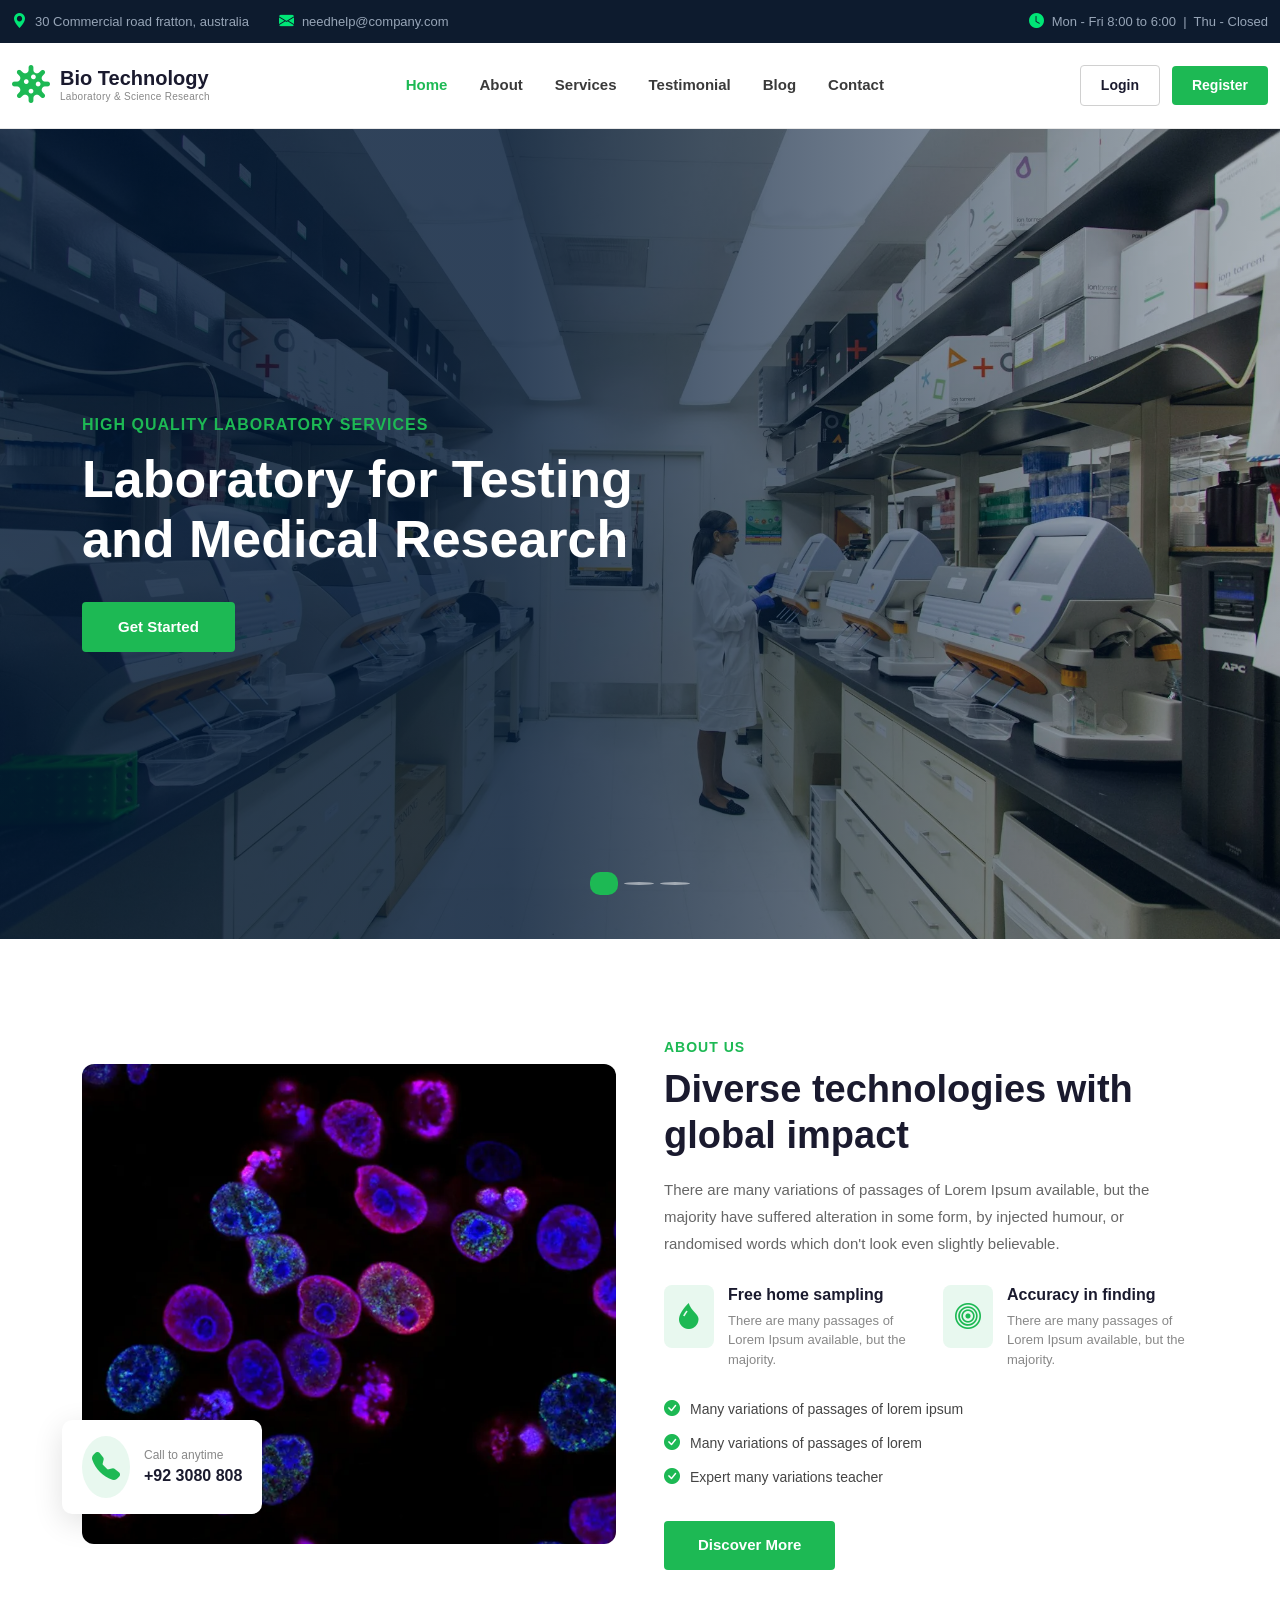
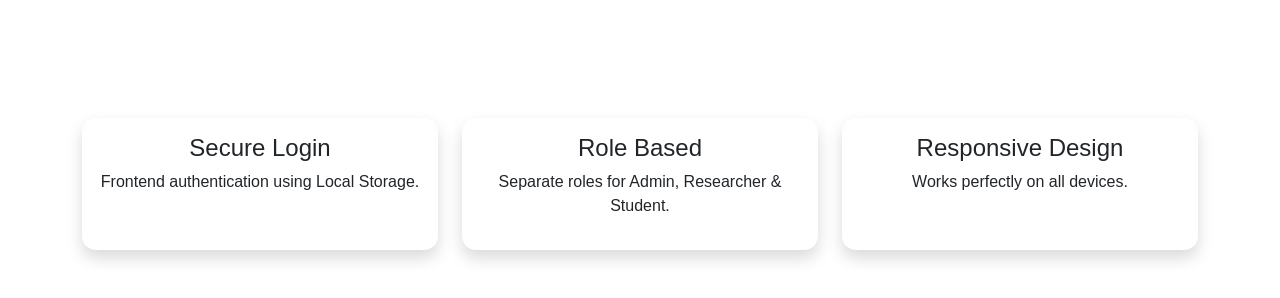
==== index.html @ e0fca721 "first commit" ====
<!doctype html>
<html lang="en">
  <head>
    <meta charset="UTF-8" />
    <meta name="viewport" content="width=device-width, initial-scale=1.0" />
    <title>Bio Technology</title>

    <link
      href="https://cdn.jsdelivr.net/npm/bootstrap@5.3.3/dist/css/bootstrap.min.css"
      rel="stylesheet"
    />
    <link
      rel="stylesheet"
      href="https://cdn.jsdelivr.net/npm/bootstrap-icons@1.11.3/font/bootstrap-icons.min.css"
    />
    <link rel="stylesheet" href="css/style.css" />
  </head>

  <body>
    <!-- Topbar -->
    <div class="topbar">
      <div class="container-fluid">
        <div class="topbar_inner">
          <ul class="list-unstyled topbar_info">
            <li class="topbar_item">
              <i class="bi bi-geo-alt-fill topbar_icon"></i>
              <span>30 Commercial road fratton, australia</span>
            </li>
            <li class="topbar_item">
              <i class="bi bi-envelope-fill topbar_icon"></i>
              <a class="topbar_link" href="mailto:needhelp@company.com"
                >needhelp@company.com</a
              >
            </li>
          </ul>
          <div class="topbar_right">
            <i class="bi bi-clock-fill topbar_icon"></i>
            <span>Mon - Fri 8:00 to 6:00 &nbsp;|&nbsp; Thu - Closed</span>
          </div>
        </div>
      </div>
    </div>
    <!-- Navbar -->
    <header class="main-header">
      <div class="container-fluid">
        <div class="main-header__inner">
          <!-- Logo -->
          <a href="index.html" class="main-header__logo">
            <i class="bi bi-virus2 main-header__logo__icon"></i>
            <div>
              <span class="main-header__logo__name">Bio Technology</span>
              <span class="main-header__logo__sub"
                >Laboratory &amp; Science Research</span
              >
            </div>
          </a>

          <!-- Nav Links -->
          <nav class="main-header__nav">
            <ul class="list-unstyled main-header__nav__list">
              <li>
                <a href="index.html" class="main-header__nav__link active"
                  >Home</a
                >
              </li>
              <li><a href="#about" class="main-header__nav__link">About</a></li>
              <li>
                <a href="#services" class="main-header__nav__link">Services</a>
              </li>
              <li>
                <a href="#testimonial" class="main-header__nav__link"
                  >Testimonial</a
                >
              </li>
              <li><a href="#blog" class="main-header__nav__link">Blog</a></li>
              <li>
                <a href="#contact" class="main-header__nav__link">Contact</a>
              </li>
            </ul>
          </nav>

          <!-- Right Actions -->
          <div class="main-header__right">
            <a href="login.html" class="main-header__btn--outline">Login</a>
            <a href="register.html" class="main-header__btn">Register</a>
          </div>

          <!-- Mobile Toggle -->
          <button
            class="main-header__toggler"
            data-bs-toggle="collapse"
            data-bs-target="#mobileNav"
          >
            <i class="bi bi-list"></i>
          </button>
        </div>

        <!-- Mobile Nav -->
        <div class="collapse" id="mobileNav">
          <ul class="list-unstyled main-header__mobile__list">
            <li><a href="index.html">Home</a></li>
            <li><a href="#about">About</a></li>
            <li><a href="#services">Services</a></li>
            <li><a href="#testimonial">Testimonial</a></li>
            <li><a href="#contact">Contact</a></li>
            <li><a href="#blog">Blog</a></li>
            <li class="main-header__mobile__actions">
              <a href="login.html" class="main-header__btn--outline">Login</a>
              <a href="register.html" class="main-header__btn">Register</a>
            </li>
          </ul>
        </div>
      </div>
    </header>

    <!-- Hero Slider -->
    <section class="main-slider">
      <div
        id="heroCarousel"
        class="carousel slide carousel-fade"
        data-bs-ride="carousel"
        data-bs-interval="5000"
        data-bs-pause="false"
      >
        <div class="carousel-inner">
          <!-- Slide 1 -->
          <div class="carousel-item active">
            <div
              class="slider__bg"
              style="
                background-image: url(&quot;assets/photo-1579154204601-01588f351e67.webp&quot;);
              "
            >
              <div class="slider__overlay"></div>
            </div>
            <div class="container">
              <div class="slider__content">
                <h5 class="slider__sub-title">
                  High quality laboratory services
                </h5>
                <h2 class="slider__title">
                  Laboratory for Testing<br />and Medical Research
                </h2>
                <a href="register.html" class="slider__btn">Get Started</a>
              </div>
            </div>
          </div>
          <!-- Slide 2 -->
          <div class="carousel-item">
            <div
              class="slider__bg"
              style="
                background-image: url(&quot;assets/photo-1532187643603-ba119ca4109e.webp&quot;);
              "
            >
              <div class="slider__overlay"></div>
            </div>
            <div class="container">
              <div class="slider__content">
                <h5 class="slider__sub-title">Advanced science & research</h5>
                <h2 class="slider__title">
                  Innovative Solutions for<br />Modern Biotechnology
                </h2>
                <a href="register.html" class="slider__btn">Get Started</a>
              </div>
            </div>
          </div>
          <!-- Slide 3 -->
          <div class="carousel-item">
            <div
              class="slider__bg"
              style="
                background-image: url(&quot;assets/photo-1507413245164-6160d8298b31.webp&quot;);
              "
            >
              <div class="slider__overlay"></div>
            </div>
            <div class="container">
              <div class="slider__content">
                <h5 class="slider__sub-title">Trusted by professionals</h5>
                <h2 class="slider__title">
                  Empowering Research<br />with Precision & Care
                </h2>
                <a href="register.html" class="slider__btn">Get Started</a>
              </div>
            </div>
          </div>
        </div>

        <!-- Dots -->
        <div class="carousel-indicators slider__dots">
          <button
            type="button"
            data-bs-target="#heroCarousel"
            data-bs-slide-to="0"
            class="active"
          ></button>
          <button
            type="button"
            data-bs-target="#heroCarousel"
            data-bs-slide-to="1"
          ></button>
          <button
            type="button"
            data-bs-target="#heroCarousel"
            data-bs-slide-to="2"
          ></button>
        </div>
      </div>
    </section>

    <!-- About Section -->
    <section class="about">
      <div class="container">
        <div class="row align-items-center g-5">
          <!-- Left: Images -->
          <div class="col-lg-6">
            <div class="about__thumb">
              <img
                src="assets/photo-1576086213369-97a306d36557.webp"
                alt="About"
                class="about__thumb__main"
              />
              <div class="about__thumb__badge">
                <i class="bi bi-telephone-fill about__badge__icon"></i>
                <div>
                  <span class="about__badge__label">Call to anytime</span>
                  <a href="tel:+92-3080-808" class="about__badge__number"
                    >+92 3080 808</a
                  >
                </div>
              </div>
            </div>
          </div>

          <!-- Right: Content -->
          <div class="col-lg-6">
            <div class="about__content">
              <h6 class="about__tagline">About Us</h6>
              <h2 class="about__title">
                Diverse technologies with global impact
              </h2>
              <p class="about__text">
                There are many variations of passages of Lorem Ipsum available,
                but the majority have suffered alteration in some form, by
                injected humour, or randomised words which don't look even
                slightly believable.
              </p>

              <!-- Feature Cards -->
              <div class="about__features">
                <div class="about__feature">
                  <div class="about__feature__icon">
                    <i class="bi bi-droplet-fill"></i>
                  </div>
                  <div>
                    <h5 class="about__feature__title">Free home sampling</h5>
                    <p class="about__feature__text">
                      There are many passages of Lorem Ipsum available, but the
                      majority.
                    </p>
                  </div>
                </div>
                <div class="about__feature">
                  <div class="about__feature__icon">
                    <i class="bi bi-bullseye"></i>
                  </div>
                  <div>
                    <h5 class="about__feature__title">Accuracy in finding</h5>
                    <p class="about__feature__text">
                      There are many passages of Lorem Ipsum available, but the
                      majority.
                    </p>
                  </div>
                </div>
              </div>

              <!-- Checklist -->
              <ul class="list-unstyled about__list">
                <li>
                  <i class="bi bi-check-circle-fill"></i> Many variations of
                  passages of lorem ipsum
                </li>
                <li>
                  <i class="bi bi-check-circle-fill"></i> Many variations of
                  passages of lorem
                </li>
                <li>
                  <i class="bi bi-check-circle-fill"></i> Expert many variations
                  teacher
                </li>
              </ul>

              <a href="#" class="about__btn">Discover More</a>
            </div>
          </div>
        </div>
      </div>
    </section>

    <!-- Features -->
    <section class="py-5">
      <div class="container">
        <div class="row g-4">
          <div class="col-md-4">
            <div class="card h-100 shadow border-0">
              <div class="card-body text-center">
                <h4>Secure Login</h4>
                <p>Frontend authentication using Local Storage.</p>
              </div>
            </div>
          </div>

          <div class="col-md-4">
            <div class="card h-100 shadow border-0">
              <div class="card-body text-center">
                <h4>Role Based</h4>
                <p>Separate roles for Admin, Researcher & Student.</p>
              </div>
            </div>
          </div>

          <div class="col-md-4">
            <div class="card h-100 shadow border-0">
              <div class="card-body text-center">
                <h4>Responsive Design</h4>
                <p>Works perfectly on all devices.</p>
              </div>
            </div>
          </div>
        </div>
      </div>
    </section>

    <script src="https://cdn.jsdelivr.net/npm/bootstrap@5.3.3/dist/js/bootstrap.bundle.min.js"></script>
    <script src="js/app.js"></script>
  </body>
</html>
---- css/style.css ----
body {
  font-family: Arial, sans-serif;
}

/* Topbar */
.topbar {
  background-color: #0d1b2e;
  padding: 10px 0;
  font-size: 13px;
  color: #e0e6ed;
}

.topbar_inner {
  display: flex;
  align-items: center;
  justify-content: space-between;
}

.topbar_info {
  display: flex;
  align-items: center;
  gap: 30px;
  margin: 0;
}

.topbar_item {
  display: flex;
  align-items: center;
  gap: 8px;
}

.topbar_item span,
.topbar_right span {
  color: #97a5b7;
  font-size: 13px;
}

.topbar_icon {
  font-size: 15px;
  color: #00e676;
}

.topbar_link {
  color: #97a5b7;
  text-decoration: none;
}

.topbar_link:hover {
  color: #00e676;
}

.topbar_right {
  display: flex;
  align-items: center;
  gap: 8px;
}

/* Main Header / Navbar */
.main-header {
  background: #fff;
  border-bottom: 1px solid #e8e8e8;
  position: sticky;
  top: 0;
  z-index: 999;
}

.main-header__inner {
  display: flex;
  align-items: center;
  justify-content: space-between;
  padding: 14px 0;
  gap: 20px;
}

.main-header__nav {
  flex: 1;
  display: flex;
  justify-content: center;
}

.main-header__logo {
  display: flex;
  align-items: center;
  gap: 10px;
  text-decoration: none;
  color: #1a1a2e;
  flex-shrink: 0;
}

.main-header__logo__icon {
  font-size: 38px;
  color: #1db954;
}

.main-header__logo__name {
  display: block;
  font-size: 20px;
  font-weight: 700;
  color: #1a1a2e;
  line-height: 1.1;
}

.main-header__logo__sub {
  display: block;
  font-size: 10px;
  color: #888;
  letter-spacing: 0.3px;
}

.main-header__nav__list {
  display: flex;
  align-items: center;
  gap: 32px;
  margin: 0;
}

.main-header__nav__link {
  text-decoration: none;
  color: #3a3a3a;
  font-size: 15px;
  font-weight: 600;
  transition: color 0.2s;
}

.main-header__nav__link:hover,
.main-header__nav__link.active {
  color: #1db954;
}

.main-header__right {
  display: flex;
  align-items: center;
  gap: 12px;
  flex-shrink: 0;
}

.main-header__btn {
  background: #1db954;
  color: #fff;
  font-weight: 600;
  font-size: 14px;
  padding: 9px 20px;
  border-radius: 4px;
  text-decoration: none;
  transition: background 0.2s;
  white-space: nowrap;
}

.main-header__btn:hover {
  background: #17a348;
  color: #fff;
}

.main-header__btn--outline {
  background: transparent;
  color: #1a1a2e;
  font-weight: 600;
  font-size: 14px;
  padding: 9px 20px;
  border-radius: 4px;
  border: 1.5px solid #d0d0d0;
  text-decoration: none;
  transition: all 0.2s;
  white-space: nowrap;
}

.main-header__btn--outline:hover {
  border-color: #1db954;
  color: #1db954;
}

.main-header__actions {
  display: flex;
  align-items: center;
  gap: 14px;
  border-left: 1px solid #e0e0e0;
  padding-left: 14px;
}

.main-header__action {
  color: #3a3a3a;
  font-size: 18px;
  text-decoration: none;
  transition: color 0.2s;
}

.main-header__action:hover {
  color: #1db954;
}

.main-header__toggler {
  display: none;
  background: none;
  border: none;
  font-size: 26px;
  color: #1a1a2e;
  cursor: pointer;
}

.main-header__mobile__list {
  padding: 12px 0;
  margin: 0;
  border-top: 1px solid #e8e8e8;
}

.main-header__mobile__list li a {
  display: block;
  padding: 10px 16px;
  color: #3a3a3a;
  text-decoration: none;
  font-size: 15px;
}

.main-header__mobile__list li a:hover {
  color: #1db954;
}

@media (max-width: 991px) {
  .main-header__nav {
    display: none;
  }
  .main-header__right {
    display: none;
  }
  .main-header__toggler {
    display: block;
  }
}

@media (max-width: 576px) {
  .topbar_inner {
    flex-direction: column;
    align-items: flex-start;
    gap: 6px;
  }
  .topbar_info {
    flex-direction: column;
    gap: 6px;
    width: 100%;
  }
  .topbar_item {
    width: 100%;
  }
}

.main-header__mobile__actions {
  display: flex;
  gap: 10px;
  padding: 10px 16px 14px;
}

.hero-section {
  height: 90vh;
  background:
    linear-gradient(rgba(0, 0, 0, 0.5), rgba(0, 0, 0, 0.5)),
    url("https://images.unsplash.com/photo-1532187643603-ba119ca4109e?q=80&w=2070");
  background-size: cover;
  background-position: center;
}

/* Main Slider */
.main-slider .carousel-item {
  height: 90vh;
  position: relative;
}

.slider__bg {
  position: absolute;
  inset: 0;
  background-size: cover;
  background-position: center;
  background-repeat: no-repeat;
}

.slider__overlay {
  position: absolute;
  inset: 0;
  background: linear-gradient(
    to right,
    rgba(2, 25, 54, 0.82) 40%,
    rgba(2, 25, 54, 0.3)
  );
}

.main-slider .container {
  position: relative;
  z-index: 2;
  height: 90vh;
  display: flex;
  align-items: center;
}

.slider__content {
  max-width: 600px;
}

.slider__sub-title {
  color: #1db954;
  font-size: 16px;
  font-weight: 600;
  letter-spacing: 1px;
  text-transform: uppercase;
  margin-bottom: 16px;
}

.slider__title {
  color: #fff;
  font-size: 52px;
  font-weight: 800;
  line-height: 1.15;
  margin-bottom: 32px;
}

.slider__btn {
  display: inline-block;
  background: #1db954;
  color: #fff;
  font-size: 15px;
  font-weight: 600;
  padding: 14px 36px;
  border-radius: 4px;
  text-decoration: none;
  transition: background 0.2s;
}

.slider__btn:hover {
  background: #17a348;
  color: #fff;
}

.slider__dots {
  bottom: 28px;
}

.slider__dots button {
  width: 10px;
  height: 10px;
  border-radius: 50%;
  background: rgba(255, 255, 255, 0.5);
  border: none;
  opacity: 1;
  transition: background 0.2s;
}

.slider__dots button.active {
  background: #1db954;
  width: 28px;
  border-radius: 10px;
}

@media (max-width: 768px) {
  .main-slider .carousel-item,
  .main-slider .container {
    height: 70vh;
  }
  .slider__title {
    font-size: 32px;
  }
  .slider__sub-title {
    font-size: 13px;
  }
}

@media (max-width: 576px) {
  .main-slider .carousel-item,
  .main-slider .container {
    height: 60vh;
  }
  .slider__title {
    font-size: 26px;
  }
}

/* About Section */
.about {
  padding: 100px 0;
  background: #fff;
}

.about__thumb {
  position: relative;
  display: inline-block;
  width: 100%;
}

.about__thumb__main {
  width: 100%;
  border-radius: 12px;
  object-fit: cover;
  height: 480px;
}

.about__thumb__badge {
  position: absolute;
  bottom: 30px;
  left: -20px;
  background: #fff;
  border-radius: 10px;
  padding: 16px 20px;
  display: flex;
  align-items: center;
  gap: 14px;
  box-shadow: 0 8px 30px rgba(0, 0, 0, 0.12);
}

.about__badge__icon {
  font-size: 28px;
  color: #1db954;
  background: #e8f8ef;
  padding: 10px;
  border-radius: 50%;
}

.about__badge__label {
  display: block;
  font-size: 12px;
  color: #888;
}

.about__badge__number {
  display: block;
  font-size: 16px;
  font-weight: 700;
  color: #1a1a2e;
  text-decoration: none;
}

.about__badge__number:hover {
  color: #1db954;
}

.about__tagline {
  color: #1db954;
  font-size: 14px;
  font-weight: 600;
  text-transform: uppercase;
  letter-spacing: 1px;
  margin-bottom: 12px;
}

.about__title {
  font-size: 38px;
  font-weight: 800;
  color: #1a1a2e;
  line-height: 1.2;
  margin-bottom: 18px;
}

.about__text {
  color: #666;
  font-size: 15px;
  line-height: 1.8;
  margin-bottom: 28px;
}

.about__features {
  display: flex;
  gap: 24px;
  margin-bottom: 28px;
}

.about__feature {
  display: flex;
  align-items: flex-start;
  gap: 14px;
  flex: 1;
}

.about__feature__icon {
  font-size: 26px;
  color: #1db954;
  background: #e8f8ef;
  padding: 12px;
  border-radius: 8px;
  flex-shrink: 0;
}

.about__feature__title {
  font-size: 16px;
  font-weight: 700;
  color: #1a1a2e;
  margin-bottom: 6px;
}

.about__feature__text {
  font-size: 13px;
  color: #888;
  margin: 0;
}

.about__list {
  margin-bottom: 32px;
}

.about__list li {
  font-size: 14px;
  color: #444;
  margin-bottom: 10px;
  display: flex;
  align-items: center;
  gap: 10px;
}

.about__list li i {
  color: #1db954;
  font-size: 16px;
  flex-shrink: 0;
}

.about__btn {
  display: inline-block;
  background: #1db954;
  color: #fff;
  font-size: 15px;
  font-weight: 600;
  padding: 13px 34px;
  border-radius: 4px;
  text-decoration: none;
  transition: background 0.2s;
}

.about__btn:hover {
  background: #17a348;
  color: #fff;
}

@media (max-width: 991px) {
  .about__thumb__badge {
    left: 0;
  }
  .about__features {
    flex-direction: column;
    gap: 16px;
  }
}

@media (max-width: 768px) {
  .about {
    padding: 60px 0;
  }
  .about__title {
    font-size: 28px;
  }
  .about__thumb__main {
    height: 300px;
  }
}

.auth-bg {
  background: #f4f7f9;
}

/* Auth Pages */
.auth-page {
  margin: 0;
  padding: 0;
  height: 100vh;
  overflow: hidden;
}

.auth-wrapper {
  display: flex;
  height: 100vh;
}

/* Left Panel */
.auth-panel {
  width: 42%;
  background: #0d1b2e;
  display: flex;
  flex-direction: column;
  padding: 40px;
  position: relative;
  overflow: hidden;
  flex-shrink: 0;
}

.auth-panel__logo {
  display: flex;
  align-items: center;
  gap: 10px;
  text-decoration: none;
  color: #fff;
  margin-bottom: 48px;
}

.auth-panel__logo i {
  font-size: 36px;
  color: #1db954;
}

.auth-panel__name {
  display: block;
  font-size: 18px;
  font-weight: 700;
  color: #fff;
  line-height: 1.1;
}

.auth-panel__sub {
  display: block;
  font-size: 10px;
  color: #5a7a9a;
}

.auth-panel__body {
  flex: 1;
  z-index: 2;
  position: relative;
}

.auth-panel__title {
  font-size: 36px;
  font-weight: 800;
  color: #fff;
  line-height: 1.2;
  margin-bottom: 16px;
}

.auth-panel__text {
  color: #7a9ab8;
  font-size: 14px;
  line-height: 1.8;
  margin-bottom: 28px;
}

.auth-panel__list {
  list-style: none;
  padding: 0;
  margin: 0;
}

.auth-panel__list li {
  color: #c8d8e8;
  font-size: 14px;
  margin-bottom: 12px;
  display: flex;
  align-items: center;
  gap: 10px;
}

.auth-panel__list li i {
  color: #1db954;
  font-size: 16px;
}

.auth-panel__img {
  position: absolute;
  bottom: 0;
  left: 0;
  right: 0;
  height: 220px;
  z-index: 1;
}

.auth-panel__img img {
  width: 100%;
  height: 100%;
  object-fit: cover;
  opacity: 0.18;
}

/* Right Form */
.auth-form-wrap {
  flex: 1;
  background: #f4f7f9;
  display: flex;
  align-items: center;
  justify-content: center;
  overflow-y: auto;
  padding: 40px 20px;
}

.auth-form {
  width: 100%;
  max-width: 420px;
}

.auth-form__back {
  display: inline-flex;
  align-items: center;
  gap: 6px;
  color: #666;
  font-size: 13px;
  text-decoration: none;
  margin-bottom: 10px;
  transition: color 0.2s;
}

.auth-form__back:hover {
  color: #1db954;
}

.auth-form__header {
  margin-bottom: 28px;
}

.auth-form__title {
  font-size: 26px;
  font-weight: 800;
  color: #1a1a2e;
  margin-bottom: 6px;
}

.auth-form__sub {
  color: #888;
  font-size: 14px;
  margin: 0;
}

/* Fields */
.auth-field {
  margin-bottom: 18px;
}

.auth-field label {
  display: block;
  font-size: 13px;
  font-weight: 600;
  color: #444;
  margin-bottom: 6px;
}

.auth-field__input-wrap {
  position: relative;
  display: flex;
  align-items: center;
}

.auth-field__input-wrap i {
  position: absolute;
  left: 14px;
  color: #1db954;
  font-size: 15px;
  pointer-events: none;
}

.auth-field__input-wrap input,
.auth-field__input-wrap select {
  width: 100%;
  padding: 11px 14px 11px 40px;
  border: 1.5px solid #e0e0e0;
  border-radius: 6px;
  font-size: 14px;
  color: #1a1a2e;
  background: #fff;
  outline: none;
  transition: border-color 0.2s;
  appearance: none;
}

.auth-field__input-wrap input:focus,
.auth-field__input-wrap select:focus {
  border-color: #1db954;
}

.auth-field__input-wrap input::placeholder {
  color: #bbb;
}

.auth-form__row {
  display: flex;
  align-items: center;
  justify-content: space-between;
  margin-bottom: 22px;
}

.auth-check {
  display: flex;
  align-items: center;
  gap: 8px;
  font-size: 13px;
  color: #555;
  cursor: pointer;
}

.auth-check input {
  accent-color: #1db954;
  width: 15px;
  height: 15px;
}

.auth-check a {
  color: #1db954;
  text-decoration: none;
}

.auth-form__forgot {
  font-size: 13px;
  color: #1db954;
  text-decoration: none;
}

.auth-form__forgot:hover {
  text-decoration: underline;
}

.auth-btn {
  width: 100%;
  background: #1db954;
  color: #fff;
  border: none;
  padding: 13px;
  border-radius: 6px;
  font-size: 15px;
  font-weight: 700;
  cursor: pointer;
  transition: background 0.2s;
  display: flex;
  align-items: center;
  justify-content: center;
  gap: 8px;
  margin-bottom: 18px;
}

.auth-btn:hover {
  background: #17a348;
}

.auth-form__switch {
  text-align: center;
  font-size: 13px;
  color: #888;
  margin: 0;
}

.auth-form__switch a {
  color: #1db954;
  font-weight: 600;
  text-decoration: none;
}

.auth-form__switch a:hover {
  text-decoration: underline;
}

@media (max-width: 768px) {
  .auth-page {
    overflow: auto;
    height: auto;
  }
  .auth-wrapper {
    flex-direction: column;
    height: auto;
  }
  .auth-form-wrap {
    order: -1;
  }
  .auth-panel {
    width: 100%;
    padding: 30px 24px;
    min-height: auto;
  }
  .auth-panel__img {
    display: none;
  }
  .auth-panel__title {
    font-size: 26px;
  }
  .auth-form-wrap {
    padding: 30px 20px;
  }
}

.sidebar {
  width: 250px;
  min-height: 100vh;
  background: #198754;
}

.sidebar-link {
  display: block;
  color: white;
  text-decoration: none;
  padding: 12px;
  border-radius: 6px;
  margin-bottom: 10px;
  transition: 0.3s;
}

.sidebar-link:hover {
  background: white;
  color: #198754;
}

.content {
  width: 100%;
  background: #f5f5f5;
  min-height: 100vh;
}

.card {
  border-radius: 14px;
}

@media (max-width: 768px) {
  .sidebar {
    width: 100px;
  }

  .sidebar-link {
    font-size: 14px;
    padding: 10px;
  }
}

/* ===== DASHBOARD ===== */
.dash-body {
  background: #f0f4f8;
  min-height: 100vh;
  margin: 0;
}

/* Navbar */
.dash-navbar {
  background: #0d1b2e;
  height: 64px;
  display: flex;
  align-items: center;
  justify-content: space-between;
  padding: 0 24px;
  position: sticky;
  top: 0;
  z-index: 100;
  box-shadow: 0 2px 12px rgba(0, 0, 0, 0.2);
}

.dash-navbar__left {
  display: flex;
  align-items: center;
  gap: 16px;
}

.dash-navbar__logo {
  display: flex;
  align-items: center;
  gap: 8px;
  text-decoration: none;
  color: #fff;
  font-size: 17px;
  font-weight: 700;
}

.dash-navbar__logo i {
  font-size: 24px;
  color: #1db954;
}

.dash-sidebar__toggle {
  background: none;
  border: none;
  color: #fff;
  font-size: 22px;
  cursor: pointer;
  display: none;
  padding: 0;
}

.dash-navbar__right {
  display: flex;
  align-items: center;
  gap: 16px;
}

.dash-navbar__user {
  display: flex;
  align-items: center;
  gap: 10px;
}

.dash-navbar__avatar {
  width: 36px;
  height: 36px;
  border-radius: 50%;
  background: #1db954;
  color: #fff;
  font-weight: 700;
  font-size: 15px;
  display: flex;
  align-items: center;
  justify-content: center;
  flex-shrink: 0;
}

.dash-navbar__name {
  display: block;
  color: #fff;
  font-size: 13px;
  font-weight: 600;
  line-height: 1.2;
}

.dash-navbar__email {
  display: block;
  color: #5a7a9a;
  font-size: 11px;
}

.dash-logout {
  background: rgba(255, 255, 255, 0.08);
  border: 1px solid rgba(255, 255, 255, 0.15);
  color: #fff;
  padding: 7px 14px;
  border-radius: 6px;
  font-size: 13px;
  font-weight: 600;
  cursor: pointer;
  display: flex;
  align-items: center;
  gap: 6px;
  transition: background 0.2s;
}

.dash-logout:hover {
  background: #e53935;
  border-color: #e53935;
}

/* Layout */
.dash-layout {
  display: flex;
  min-height: calc(100vh - 64px);
}

/* Sidebar */
.dash-sidebar {
  width: 240px;
  background: #0d1b2e;
  display: flex;
  flex-direction: column;
  flex-shrink: 0;
  transition: transform 0.3s;
}

.dash-sidebar__profile {
  display: flex;
  align-items: center;
  gap: 12px;
  padding: 24px 20px 16px;
  border-bottom: 1px solid rgba(255, 255, 255, 0.07);
}

.dash-sidebar__avatar {
  width: 42px;
  height: 42px;
  border-radius: 50%;
  background: #1db954;
  color: #fff;
  font-weight: 700;
  font-size: 17px;
  display: flex;
  align-items: center;
  justify-content: center;
  flex-shrink: 0;
}

.dash-sidebar__name {
  color: #fff;
  font-size: 14px;
  font-weight: 600;
  margin: 0 0 2px;
}

.dash-sidebar__role {
  background: rgba(29, 185, 84, 0.15);
  color: #1db954;
  font-size: 11px;
  font-weight: 600;
  padding: 2px 8px;
  border-radius: 20px;
}

.dash-sidebar__nav {
  flex: 1;
  padding: 16px 12px;
  display: flex;
  flex-direction: column;
  gap: 4px;
}

.dash-sidebar__link {
  display: flex;
  align-items: center;
  gap: 10px;
  padding: 11px 14px;
  border-radius: 8px;
  color: #7a9ab8;
  text-decoration: none;
  font-size: 14px;
  font-weight: 500;
  transition: all 0.2s;
}

.dash-sidebar__link i {
  font-size: 16px;
}

.dash-sidebar__link:hover,
.dash-sidebar__link.active {
  background: rgba(29, 185, 84, 0.12);
  color: #1db954;
}

.dash-sidebar__footer {
  padding: 12px;
  border-top: 1px solid rgba(255, 255, 255, 0.07);
}

/* Main */
.dash-main {
  flex: 1;
  padding: 28px;
  overflow-y: auto;
}

/* Welcome Banner */
.dash-welcome {
  background: linear-gradient(135deg, #0d1b2e 0%, #1a3a5c 100%);
  border-radius: 12px;
  padding: 28px 32px;
  display: flex;
  align-items: center;
  justify-content: space-between;
  margin-bottom: 24px;
}

.dash-welcome__title {
  color: #fff;
  font-size: 24px;
  font-weight: 800;
  margin-bottom: 4px;
}

.dash-welcome__sub {
  color: #7a9ab8;
  font-size: 14px;
  margin: 0;
}

.dash-welcome__badge {
  background: rgba(29, 185, 84, 0.15);
  color: #1db954;
  border: 1px solid rgba(29, 185, 84, 0.3);
  font-size: 13px;
  font-weight: 700;
  padding: 8px 20px;
  border-radius: 20px;
  text-transform: uppercase;
  letter-spacing: 0.5px;
}

/* Stat Cards */
.dash-stats {
  display: grid;
  grid-template-columns: repeat(4, 1fr);
  gap: 16px;
  margin-bottom: 24px;
}

.dash-stat {
  background: #fff;
  border-radius: 12px;
  padding: 20px;
  display: flex;
  align-items: center;
  gap: 16px;
  box-shadow: 0 2px 8px rgba(0, 0, 0, 0.06);
  transition:
    transform 0.2s,
    box-shadow 0.2s;
  cursor: default;
}

.dash-stat:hover {
  transform: translateY(-4px);
  box-shadow: 0 12px 28px rgba(0, 0, 0, 0.12);
}

.dash-stat__icon {
  width: 50px;
  height: 50px;
  border-radius: 10px;
  display: flex;
  align-items: center;
  justify-content: center;
  font-size: 22px;
  flex-shrink: 0;
}

.dash-stat__label {
  color: #888;
  font-size: 12px;
  margin: 0 0 4px;
}

.dash-stat__value {
  color: #1a1a2e;
  font-size: 26px;
  font-weight: 800;
  margin: 0;
}

/* Bottom Grid */
.dash-grid {
  display: grid;
  grid-template-columns: 1fr 1fr;
  gap: 16px;
}

.dash-card {
  background: #fff;
  border-radius: 12px;
  padding: 24px;
  box-shadow: 0 2px 8px rgba(0, 0, 0, 0.06);
  transition:
    transform 0.2s,
    box-shadow 0.2s;
}

.dash-card:hover {
  transform: translateY(-4px);
  box-shadow: 0 12px 28px rgba(0, 0, 0, 0.12);
}

.dash-card__title {
  font-size: 15px;
  font-weight: 700;
  color: #1a1a2e;
  margin-bottom: 20px;
  display: flex;
  align-items: center;
  gap: 8px;
}

.dash-card__title i {
  color: #1db954;
}

/* Activity */
.dash-activity {
  list-style: none;
  padding: 0;
  margin: 0;
  display: flex;
  flex-direction: column;
  gap: 16px;
}

.dash-activity__item {
  display: flex;
  align-items: flex-start;
  gap: 12px;
}

.dash-activity__dot {
  width: 10px;
  height: 10px;
  border-radius: 50%;
  margin-top: 5px;
  flex-shrink: 0;
}

.dash-activity__text {
  font-size: 13px;
  color: #333;
  margin: 0 0 2px;
  font-weight: 500;
}

.dash-activity__time {
  font-size: 11px;
  color: #aaa;
}

/* Info List */
.dash-info {
  list-style: none;
  padding: 0;
  margin: 0;
  display: flex;
  flex-direction: column;
  gap: 14px;
}

.dash-info li {
  display: flex;
  justify-content: space-between;
  align-items: center;
  padding-bottom: 14px;
  border-bottom: 1px solid #f0f0f0;
}

.dash-info li:last-child {
  border-bottom: none;
  padding-bottom: 0;
}

.dash-info__label {
  font-size: 13px;
  color: #888;
}

.dash-info__value {
  font-size: 13px;
  font-weight: 600;
  color: #1a1a2e;
}

/* Dashboard Responsive */
@media (max-width: 1024px) {
  .dash-stats {
    grid-template-columns: repeat(2, 1fr);
  }
}

@media (max-width: 768px) {
  .dash-sidebar__toggle {
    display: block;
  }
  .dash-sidebar {
    position: fixed;
    top: 64px;
    left: 0;
    bottom: 0;
    z-index: 200;
    transform: translateX(-100%);
  }
  .dash-sidebar--open {
    transform: translateX(0);
  }
  .dash-main {
    padding: 16px;
  }
  .dash-welcome {
    flex-direction: column;
    align-items: flex-start;
    gap: 12px;
    padding: 20px;
  }
  .dash-welcome__title {
    font-size: 20px;
  }
  .dash-grid {
    grid-template-columns: 1fr;
  }
  .dash-navbar__info {
    display: none;
  }
}

@media (max-width: 480px) {
  .dash-stats {
    grid-template-columns: 1fr;
  }
  .dash-logout span {
    display: none;
  }
  .dash-sidebar {
    width: 100%;
  }
}

/* ===== 404 PAGE ===== */
.notfound-page {
  background: #0d1b2e;
  min-height: 100vh;
  margin: 0;
  overflow: hidden;
  position: relative;
}

.notfound-particles {
  position: fixed;
  inset: 0;
  pointer-events: none;
  z-index: 0;
}

.notfound-particles span {
  position: absolute;
  display: block;
  border-radius: 50%;
  background: rgba(29, 185, 84, 0.08);
  animation: floatUp 8s infinite ease-in-out;
}

.notfound-particles span:nth-child(1) {
  width: 300px;
  height: 300px;
  top: 10%;
  left: 5%;
  animation-delay: 0s;
}
.notfound-particles span:nth-child(2) {
  width: 200px;
  height: 200px;
  top: 60%;
  left: 80%;
  animation-delay: 2s;
}
.notfound-particles span:nth-child(3) {
  width: 150px;
  height: 150px;
  top: 30%;
  left: 60%;
  animation-delay: 4s;
}
.notfound-particles span:nth-child(4) {
  width: 100px;
  height: 100px;
  top: 70%;
  left: 20%;
  animation-delay: 1s;
}
.notfound-particles span:nth-child(5) {
  width: 250px;
  height: 250px;
  top: 5%;
  left: 40%;
  animation-delay: 3s;
}
.notfound-particles span:nth-child(6) {
  width: 80px;
  height: 80px;
  top: 85%;
  left: 55%;
  animation-delay: 5s;
}

@keyframes floatUp {
  0%,
  100% {
    transform: translateY(0) scale(1);
    opacity: 0.5;
  }
  50% {
    transform: translateY(-30px) scale(1.05);
    opacity: 1;
  }
}

.notfound-wrap {
  position: relative;
  z-index: 1;
  min-height: 100vh;
  display: flex;
  flex-direction: column;
  align-items: center;
  justify-content: center;
  padding: 40px 20px;
}

.notfound-logo {
  display: flex;
  align-items: center;
  gap: 10px;
  text-decoration: none;
  color: #fff;
  font-size: 18px;
  font-weight: 700;
  position: absolute;
  top: 32px;
  left: 40px;
}

.notfound-logo i {
  font-size: 28px;
  color: #1db954;
}

.notfound-content {
  text-align: center;
  max-width: 520px;
}

.notfound-icon {
  font-size: 56px;
  color: #1db954;
  margin-bottom: 8px;
  animation: pulse 2s infinite;
}

@keyframes pulse {
  0%,
  100% {
    transform: scale(1);
  }
  50% {
    transform: scale(1.1);
  }
}

.notfound-code {
  font-size: 120px;
  font-weight: 900;
  color: transparent;
  -webkit-text-stroke: 2px #1db954;
  line-height: 1;
  margin-bottom: 8px;
}

.notfound-title {
  font-size: 28px;
  font-weight: 800;
  color: #fff;
  margin-bottom: 14px;
}

.notfound-text {
  color: #7a9ab8;
  font-size: 15px;
  line-height: 1.7;
  margin-bottom: 32px;
}

.notfound-actions {
  display: flex;
  gap: 14px;
  justify-content: center;
  flex-wrap: wrap;
}

.notfound-btn {
  display: inline-flex;
  align-items: center;
  gap: 8px;
  padding: 13px 28px;
  border-radius: 6px;
  font-size: 14px;
  font-weight: 700;
  text-decoration: none;
  transition: all 0.2s;
}

.notfound-btn--primary {
  background: #1db954;
  color: #fff;
}

.notfound-btn--primary:hover {
  background: #17a348;
  color: #fff;
}

.notfound-btn--outline {
  background: transparent;
  color: #fff;
  border: 1.5px solid rgba(255, 255, 255, 0.25);
}

.notfound-btn--outline:hover {
  border-color: #1db954;
  color: #1db954;
}

.notfound-strip {
  position: fixed;
  bottom: 0;
  left: 0;
  right: 0;
  height: 160px;
  z-index: 0;
  pointer-events: none;
}

.notfound-strip img {
  width: 100%;
  height: 100%;
  object-fit: cover;
  opacity: 0.08;
}
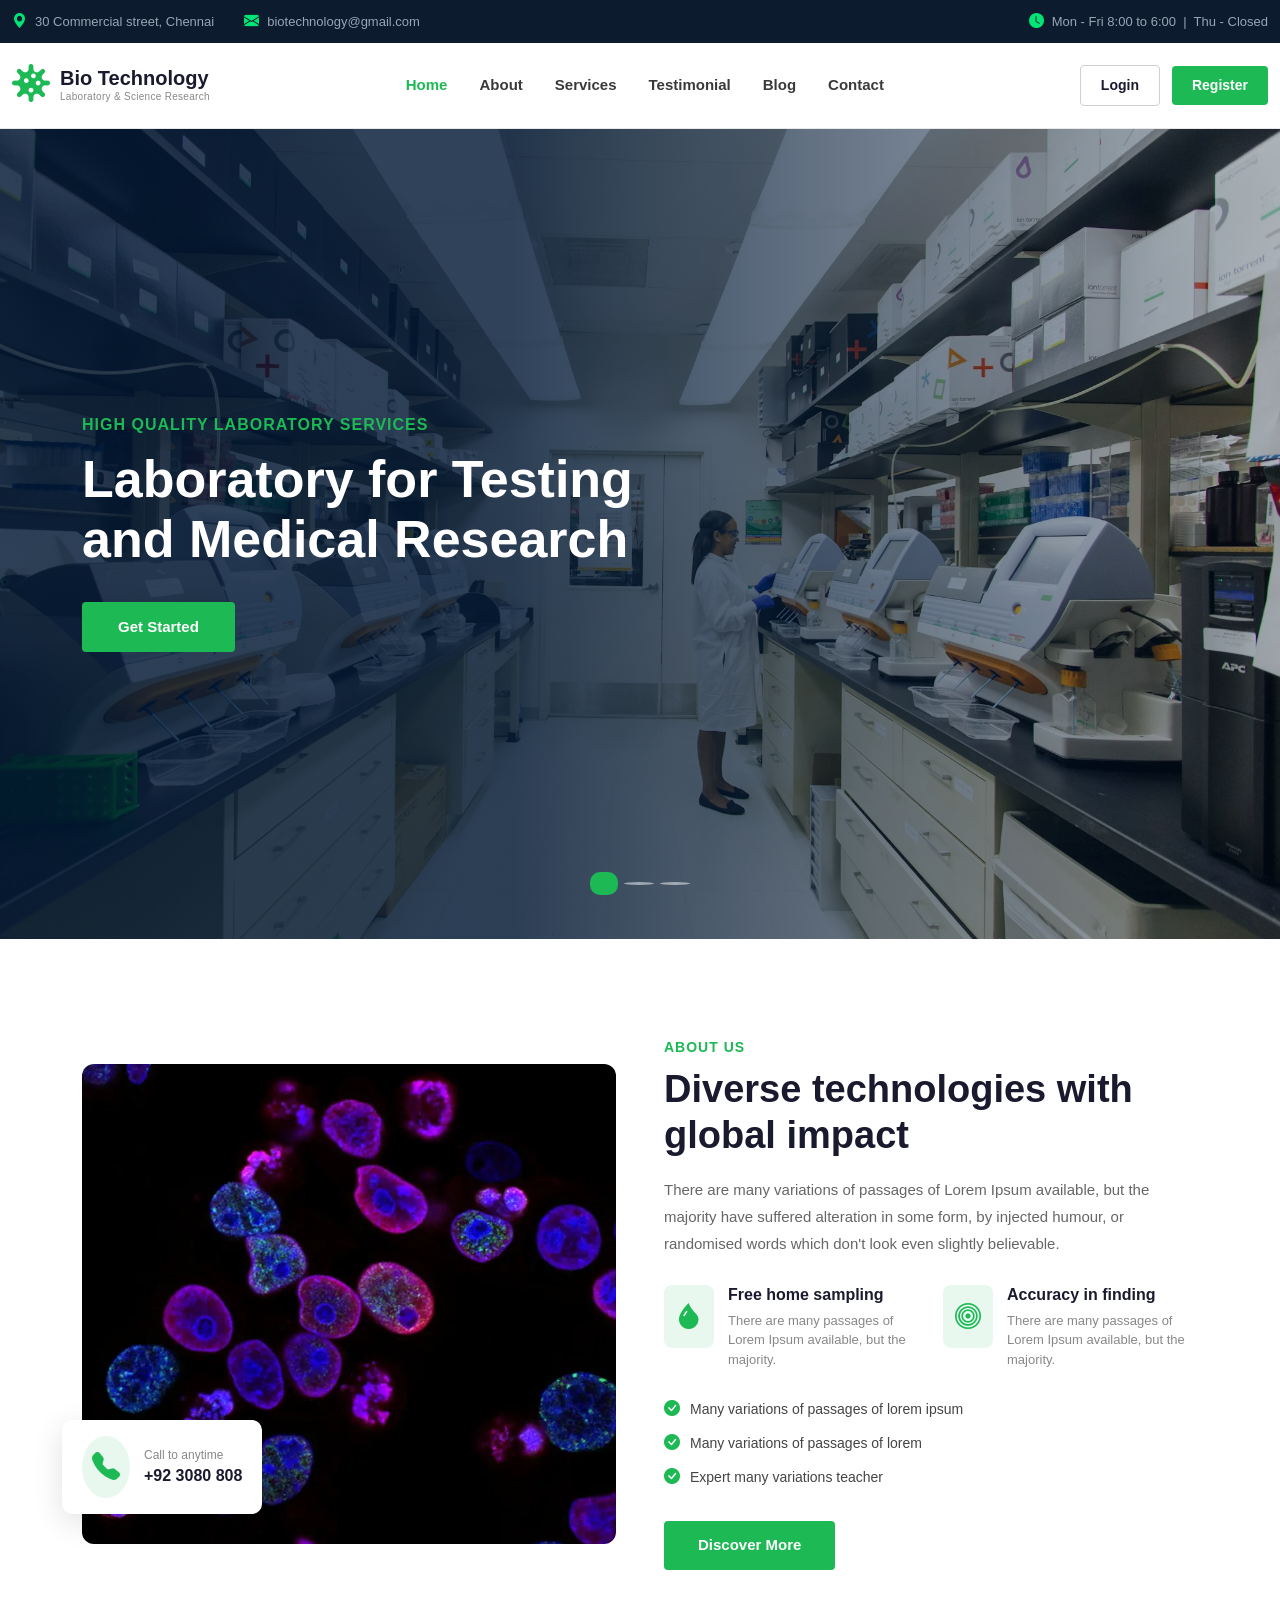
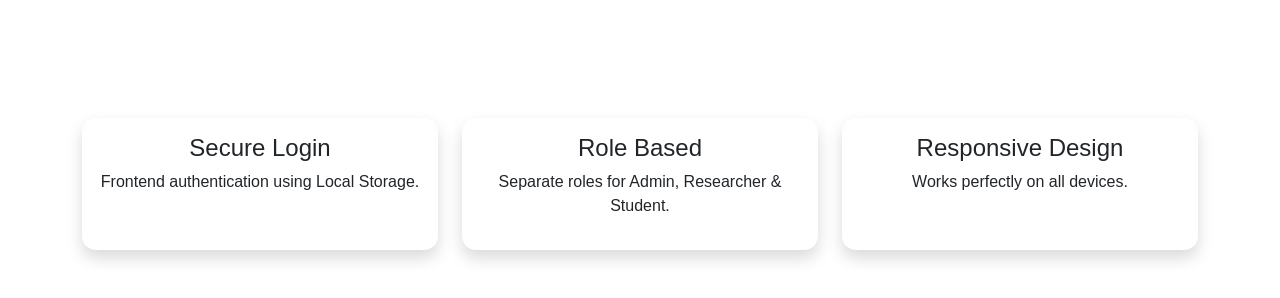
==== commit 640c3174: "refactor: changed address in navbar" ====
--- a/index.html
+++ b/index.html
@@ -24,12 +24,12 @@
           <ul class="list-unstyled topbar_info">
             <li class="topbar_item">
               <i class="bi bi-geo-alt-fill topbar_icon"></i>
-              <span>30 Commercial road fratton, australia</span>
+              <span>30 Commercial street, Chennai</span>
             </li>
             <li class="topbar_item">
               <i class="bi bi-envelope-fill topbar_icon"></i>
-              <a class="topbar_link" href="mailto:needhelp@company.com"
-                >needhelp@company.com</a
+              <a class="topbar_link" href="mailto:biotechnology@gmail.com"
+                >biotechnology@gmail.com</a
               >
             </li>
           </ul>
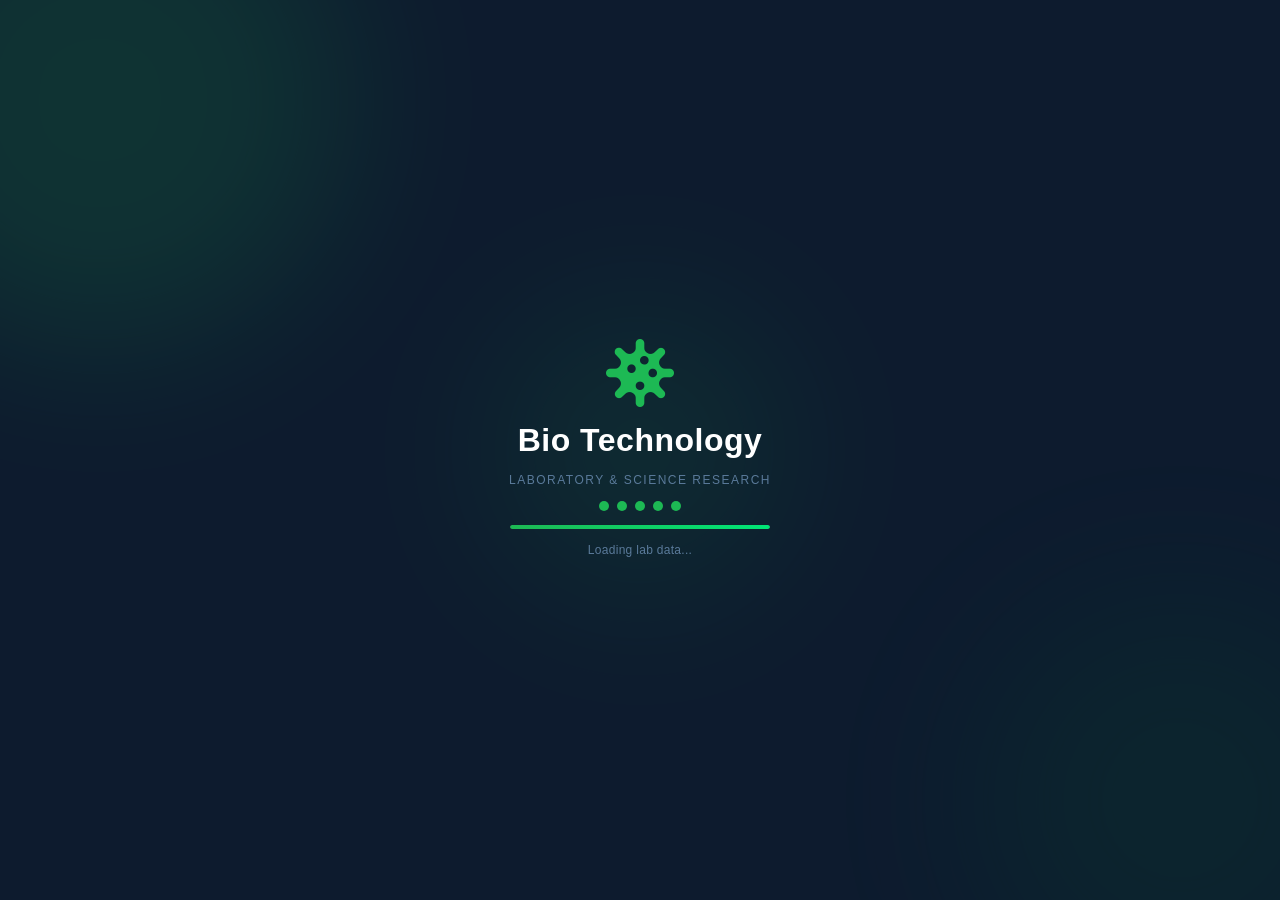
==== commit f843e9e5: "refactor: changes" ====
--- a/index.html
+++ b/index.html
@@ -14,6 +14,7 @@
       href="https://cdn.jsdelivr.net/npm/bootstrap-icons@1.11.3/font/bootstrap-icons.min.css"
     />
     <link rel="stylesheet" href="css/style.css" />
+    <script src="js/loader.js"></script>
   </head>
 
   <body>
@@ -66,11 +67,6 @@
               <li><a href="#about" class="main-header__nav__link">About</a></li>
               <li>
                 <a href="#services" class="main-header__nav__link">Services</a>
-              </li>
-              <li>
-                <a href="#testimonial" class="main-header__nav__link"
-                  >Testimonial</a
-                >
               </li>
               <li><a href="#blog" class="main-header__nav__link">Blog</a></li>
               <li>
@@ -278,16 +274,16 @@
               <!-- Checklist -->
               <ul class="list-unstyled about__list">
                 <li>
-                  <i class="bi bi-check-circle-fill"></i> Many variations of
-                  passages of lorem ipsum
+                  <i class="bi bi-check-circle-fill"></i> Certified laboratory
+                  professionals with years of experience
                 </li>
                 <li>
-                  <i class="bi bi-check-circle-fill"></i> Many variations of
-                  passages of lorem
+                  <i class="bi bi-check-circle-fill"></i> Advanced diagnostic
+                  equipment for accurate testing
                 </li>
                 <li>
-                  <i class="bi bi-check-circle-fill"></i> Expert many variations
-                  teacher
+                  <i class="bi bi-check-circle-fill"></i> Fast report delivery
+                  with secure online access
                 </li>
               </ul>
 
@@ -298,41 +294,342 @@
       </div>
     </section>
 
-    <!-- Features -->
-    <section class="py-5">
+    <!-- Services Section -->
+    <section class="services" id="">
+      <div class="services__bg-shape">
+        <img src="assets/service-shape-1-1.webp" alt="" />
+      </div>
       <div class="container">
+        <div class="sec-title">
+          <h6 class="sec-title__tagline">
+            <i class="bi bi-virus2"></i> Our Services
+          </h6>
+          <h2 class="sec-title__title">
+            We're offering the best <br />
+            services to you
+          </h2>
+        </div>
         <div class="row g-4">
-          <div class="col-md-4">
-            <div class="card h-100 shadow border-0">
-              <div class="card-body text-center">
-                <h4>Secure Login</h4>
-                <p>Frontend authentication using Local Storage.</p>
-              </div>
-            </div>
-          </div>
-
-          <div class="col-md-4">
-            <div class="card h-100 shadow border-0">
-              <div class="card-body text-center">
-                <h4>Role Based</h4>
-                <p>Separate roles for Admin, Researcher & Student.</p>
-              </div>
-            </div>
-          </div>
-
-          <div class="col-md-4">
-            <div class="card h-100 shadow border-0">
-              <div class="card-body text-center">
-                <h4>Responsive Design</h4>
-                <p>Works perfectly on all devices.</p>
-              </div>
+          <div class="col-md-6 col-lg-4">
+            <div class="service-card">
+              <div class="service-card__icon"><i class="bi bi-cpu"></i></div>
+              <h3 class="service-card__title">Artificial Intelligence</h3>
+              <p class="service-card__text">
+                Leveraging AI-powered diagnostics to deliver faster and more
+                accurate laboratory results.
+              </p>
+              <a href="#" class="service-card__link"
+                >Read More <i class="bi bi-arrow-right"></i
+              ></a>
+            </div>
+          </div>
+          <div class="col-md-6 col-lg-4">
+            <div class="service-card">
+              <div class="service-card__icon">
+                <i class="bi bi-diagram-3"></i>
+              </div>
+              <h3 class="service-card__title">Specialized Genetic Tests</h3>
+              <p class="service-card__text">
+                Advanced genetic testing services to identify hereditary
+                conditions and personalized treatments.
+              </p>
+              <a href="#" class="service-card__link"
+                >Read More <i class="bi bi-arrow-right"></i
+              ></a>
+            </div>
+          </div>
+          <div class="col-md-6 col-lg-4">
+            <div class="service-card">
+              <div class="service-card__icon">
+                <i class="bi bi-eyedropper"></i>
+              </div>
+              <h3 class="service-card__title">Pathology Testing</h3>
+              <p class="service-card__text">
+                Comprehensive pathology services with precise analysis for
+                accurate disease diagnosis.
+              </p>
+              <a href="#" class="service-card__link"
+                >Read More <i class="bi bi-arrow-right"></i
+              ></a>
             </div>
           </div>
         </div>
       </div>
     </section>
+
+    <!-- Case Studies Section -->
+    <section class="case-studies">
+      <div class="container">
+        <div class="sec-title">
+          <h6 class="sec-title__tagline">
+            <i class="bi bi-journal-medical"></i> Case Studies
+          </h6>
+          <h2 class="sec-title__title">Our latest case studies</h2>
+        </div>
+        <ul class="case-studies__list list-unstyled">
+          <li class="case-studies__item">
+            <div class="case-studies__item__content">
+              <div class="case-studies__item__thumb">
+                <img
+                  src="assets/case-stady-1-1.webp"
+                  alt="Diagnostic Imaging"
+                />
+              </div>
+              <div class="case-studies__item__hover">
+                <h4 class="case-studies__item__title">
+                  <a href="#">Diagnostic Imaging</a>
+                </h4>
+                <p class="case-studies__item__text">Orthopedics, Pediatric</p>
+              </div>
+            </div>
+          </li>
+          <li class="case-studies__item">
+            <div class="case-studies__item__content">
+              <div class="case-studies__item__thumb">
+                <img src="assets/case-stady-1-2.webp" alt="Genetic Research" />
+              </div>
+              <div class="case-studies__item__hover">
+                <h4 class="case-studies__item__title">
+                  <a href="#">Genetic Research</a>
+                </h4>
+                <p class="case-studies__item__text">Molecular Biology, DNA</p>
+              </div>
+            </div>
+          </li>
+          <li class="case-studies__item">
+            <div class="case-studies__item__content">
+              <div class="case-studies__item__thumb">
+                <img src="assets/case-stady-1-3.webp" alt="Lab Analysis" />
+              </div>
+              <div class="case-studies__item__hover">
+                <h4 class="case-studies__item__title">
+                  <a href="#">Lab Analysis</a>
+                </h4>
+                <p class="case-studies__item__text">Pathology, Microbiology</p>
+              </div>
+            </div>
+          </li>
+          <li class="case-studies__item">
+            <div class="case-studies__item__content">
+              <div class="case-studies__item__thumb">
+                <img src="assets/case-stady-1-4.webp" alt="Clinical Trials" />
+              </div>
+              <div class="case-studies__item__hover">
+                <h4 class="case-studies__item__title">
+                  <a href="#">Clinical Trials</a>
+                </h4>
+                <p class="case-studies__item__text">Oncology, Immunology</p>
+              </div>
+            </div>
+          </li>
+        </ul>
+      </div>
+    </section>
+
+    <!-- Blog Section -->
+    <section class="blog-one" id="blog">
+      <div class="container">
+        <div class="sec-title">
+          <h6 class="sec-title__tagline">
+            <i class="bi bi-newspaper"></i> Article
+          </h6>
+          <h2 class="sec-title__title">
+            Latest news &amp; articles from <br />
+            the blog posts
+          </h2>
+        </div>
+        <div class="row g-4">
+          <div class="col-md-6 col-lg-4">
+            <div class="blog-card">
+              <div class="blog-card__image">
+                <img
+                  src="assets/photo-1579154204601-01588f351e67.webp"
+                  alt="Blog"
+                />
+                <div class="blog-card__date"><span>02</span>NOV</div>
+              </div>
+              <div class="blog-card__content">
+                <div class="blog-card__author">
+                  <div class="blog-card__author__avatar">D</div>
+                  <div>
+                    <h6 class="blog-card__author__name">Darrell Steward</h6>
+                    <span class="blog-card__author__deg">Doctor</span>
+                  </div>
+                </div>
+                <h3 class="blog-card__title">
+                  <a href="#">Lab safety is everyone's responsibility</a>
+                </h3>
+                <a href="#" class="blog-card__link"
+                  >Read More <i class="bi bi-arrow-right"></i
+                ></a>
+              </div>
+            </div>
+          </div>
+          <div class="col-md-6 col-lg-4">
+            <div class="blog-card">
+              <div class="blog-card__image">
+                <img
+                  src="assets/photo-1532187643603-ba119ca4109e.webp"
+                  alt="Blog"
+                />
+                <div class="blog-card__date"><span>12</span>JUN</div>
+              </div>
+              <div class="blog-card__content">
+                <div class="blog-card__author">
+                  <div class="blog-card__author__avatar">R</div>
+                  <div>
+                    <h6 class="blog-card__author__name">Ralph Edwards</h6>
+                    <span class="blog-card__author__deg">Doctor</span>
+                  </div>
+                </div>
+                <h3 class="blog-card__title">
+                  <a href="#">Advances in genetic research methods</a>
+                </h3>
+                <a href="#" class="blog-card__link"
+                  >Read More <i class="bi bi-arrow-right"></i
+                ></a>
+              </div>
+            </div>
+          </div>
+          <div class="col-md-6 col-lg-4">
+            <div class="blog-card">
+              <div class="blog-card__image">
+                <img
+                  src="assets/photo-1576086213369-97a306d36557.webp"
+                  alt="Blog"
+                />
+                <div class="blog-card__date"><span>03</span>AUG</div>
+              </div>
+              <div class="blog-card__content">
+                <div class="blog-card__author">
+                  <div class="blog-card__author__avatar">A</div>
+                  <div>
+                    <h6 class="blog-card__author__name">Albert Flores</h6>
+                    <span class="blog-card__author__deg">Doctor</span>
+                  </div>
+                </div>
+                <h3 class="blog-card__title">
+                  <a href="#">Modern pathology testing techniques</a>
+                </h3>
+                <a href="#" class="blog-card__link"
+                  >Read More <i class="bi bi-arrow-right"></i
+                ></a>
+              </div>
+            </div>
+          </div>
+        </div>
+      </div>
+    </section>
+
+    <!-- Footer -->
+    <footer class="main-footer">
+      <div class="main-footer__inner">
+        <div class="container">
+          <div class="row g-5">
+            <div class="col-md-6 col-xl-4">
+              <div class="footer-widget">
+                <a href="index.html" class="footer-widget__logo">
+                  <i class="bi bi-virus2"></i>
+                  <span>Bio Technology</span>
+                </a>
+                <p class="footer-widget__text">
+                  There are many variations passages of Lorem Ipsum available,
+                  but the majority have suffered alteration.
+                </p>
+                <form
+                  class="footer-widget__newsletter"
+                  onsubmit="return false;"
+                >
+                  <input type="email" placeholder="Your email address" />
+                  <button type="submit">
+                    <i class="bi bi-arrow-right"></i>
+                  </button>
+                </form>
+              </div>
+            </div>
+
+            <div class="col-md-6 col-xl-2">
+              <div class="footer-widget">
+                <h4 class="footer-widget__title">Links</h4>
+                <ul class="list-unstyled footer-widget__links">
+                  <li><a href="#about">About Us</a></li>
+                  <li><a href="#services">Service</a></li>
+                  <li><a href="#blog">Latest News</a></li>
+                  <li><a href="#contact">Contact</a></li>
+                </ul>
+              </div>
+            </div>
+
+            <div class="col-md-6 col-xl-3">
+              <div class="footer-widget">
+                <h4 class="footer-widget__title">Contact</h4>
+                <ul class="list-unstyled footer-widget__info">
+                  <li>
+                    <i class="bi bi-geo-alt-fill"></i> 30 Commercial street,
+                    Chennai, India
+                  </li>
+                  <li>
+                    <i class="bi bi-telephone-fill"></i>
+                    <a href="tel:+923080808">(303) 555-0105</a>
+                  </li>
+                  <li>
+                    <i class="bi bi-envelope-fill"></i>
+                    <a href="mailto:biotechnology@gmail.com"
+                      >biotechnology@gmail.com</a
+                    >
+                  </li>
+                </ul>
+                <div class="footer-widget__social">
+                  <a href="#"><i class="bi bi-facebook"></i></a>
+                  <a href="#"><i class="bi bi-twitter-x"></i></a>
+                  <a href="#"><i class="bi bi-pinterest"></i></a>
+                  <a href="#"><i class="bi bi-instagram"></i></a>
+                </div>
+              </div>
+            </div>
+
+            <div class="col-md-6 col-xl-3">
+              <div class="footer-widget">
+                <h4 class="footer-widget__title">Opening Hours</h4>
+                <ul class="list-unstyled footer-widget__time">
+                  <li>
+                    <span><i class="bi bi-clock"></i> Saturday</span
+                    ><span>9am - 6pm</span>
+                  </li>
+                  <li>
+                    <span><i class="bi bi-clock"></i> Sunday</span
+                    ><span>9am - 6pm</span>
+                  </li>
+                  <li>
+                    <span><i class="bi bi-clock"></i> Monday</span
+                    ><span>9am - 6pm</span>
+                  </li>
+                  <li>
+                    <span><i class="bi bi-clock"></i> Tuesday</span
+                    ><span>9am - 6pm</span>
+                  </li>
+                </ul>
+              </div>
+            </div>
+          </div>
+        </div>
+      </div>
+
+      <div class="main-footer__bottom">
+        <div class="container">
+          <p class="main-footer__copyright">
+            © Copyright <span id="footerYear"></span> by Bio Technology. All
+            Rights Reserved.
+          </p>
+        </div>
+      </div>
+    </footer>
 
     <script src="https://cdn.jsdelivr.net/npm/bootstrap@5.3.3/dist/js/bootstrap.bundle.min.js"></script>
     <script src="js/app.js"></script>
+    <script>
+      document.getElementById("footerYear").textContent =
+        new Date().getFullYear();
+    </script>
   </body>
 </html>
--- a/css/style.css
+++ b/css/style.css
@@ -1,5 +1,10 @@
 body {
   font-family: Arial, sans-serif;
+  overflow-x: hidden;
+}
+
+html {
+  overflow-x: hidden;
 }
 
 /* Topbar */
@@ -407,7 +412,7 @@
   font-size: 28px;
   color: #1db954;
   background: #e8f8ef;
-  padding: 10px;
+  padding: 3px 10px;
   border-radius: 50%;
 }
 
@@ -470,7 +475,7 @@
   font-size: 26px;
   color: #1db954;
   background: #e8f8ef;
-  padding: 12px;
+  padding: 12px 20px;
   border-radius: 8px;
   flex-shrink: 0;
 }
@@ -1569,3 +1574,849 @@
   object-fit: cover;
   opacity: 0.08;
 }
+
+/* ===== LOADER PAGE ===== */
+.loader-page {
+  margin: 0;
+  padding: 0;
+  overflow: hidden;
+}
+
+.loader-wrap {
+  background: #0d1b2e;
+  min-height: 100vh;
+  display: flex;
+  align-items: center;
+  justify-content: center;
+  position: relative;
+  overflow: hidden;
+  transition: opacity 0.5s ease;
+}
+
+.loader-wrap--out {
+  opacity: 0;
+}
+
+/* Background blobs */
+.loader-blob {
+  position: absolute;
+  border-radius: 50%;
+  filter: blur(80px);
+  opacity: 0.18;
+  animation: blobPulse 6s ease-in-out infinite;
+}
+
+.loader-blob--1 {
+  width: 500px;
+  height: 500px;
+  background: #1db954;
+  top: -150px;
+  left: -150px;
+  animation-delay: 0s;
+}
+
+.loader-blob--2 {
+  width: 400px;
+  height: 400px;
+  background: #0a5c2e;
+  bottom: -100px;
+  right: -100px;
+  animation-delay: 2s;
+}
+
+.loader-blob--3 {
+  width: 300px;
+  height: 300px;
+  background: #1db954;
+  top: 50%;
+  left: 50%;
+  transform: translate(-50%, -50%);
+  animation-delay: 4s;
+}
+
+@keyframes blobPulse {
+  0%,
+  100% {
+    transform: scale(1);
+    opacity: 0.18;
+  }
+  50% {
+    transform: scale(1.15);
+    opacity: 0.28;
+  }
+}
+
+.loader-blob--3 {
+  animation: blobPulse3 6s ease-in-out infinite;
+}
+
+@keyframes blobPulse3 {
+  0%,
+  100% {
+    transform: translate(-50%, -50%) scale(1);
+    opacity: 0.18;
+  }
+  50% {
+    transform: translate(-50%, -50%) scale(1.15);
+    opacity: 0.28;
+  }
+}
+
+/* Center content */
+.loader-content {
+  position: relative;
+  z-index: 1;
+  display: flex;
+  flex-direction: column;
+  align-items: center;
+  gap: 12px;
+  text-align: center;
+  padding: 20px;
+}
+
+.loader-icon {
+  font-size: 64px;
+  color: #1db954;
+  animation: iconSpin 3s ease-in-out infinite;
+  line-height: 1;
+}
+
+@keyframes iconSpin {
+  0%,
+  100% {
+    transform: rotate(0deg) scale(1);
+  }
+  50% {
+    transform: rotate(180deg) scale(1.1);
+  }
+}
+
+.loader-brand {
+  font-size: 32px;
+  font-weight: 800;
+  color: #fff;
+  margin: 0;
+  letter-spacing: 0.5px;
+}
+
+.loader-sub {
+  font-size: 13px;
+  color: #5a7a9a;
+  margin: 0;
+  letter-spacing: 1px;
+  text-transform: uppercase;
+}
+
+/* Dot spinner */
+.loader-spinner {
+  display: flex;
+  align-items: center;
+  gap: 8px;
+  margin-top: 8px;
+}
+
+.loader-spinner__dot {
+  width: 10px;
+  height: 10px;
+  border-radius: 50%;
+  background: #1db954;
+  animation: dotBounce 1.2s ease-in-out infinite;
+}
+
+.loader-spinner__dot:nth-child(1) {
+  animation-delay: 0s;
+}
+.loader-spinner__dot:nth-child(2) {
+  animation-delay: 0.2s;
+}
+.loader-spinner__dot:nth-child(3) {
+  animation-delay: 0.4s;
+}
+.loader-spinner__dot:nth-child(4) {
+  animation-delay: 0.6s;
+}
+.loader-spinner__dot:nth-child(5) {
+  animation-delay: 0.8s;
+}
+
+@keyframes dotBounce {
+  0%,
+  80%,
+  100% {
+    transform: scale(0.6);
+    opacity: 0.4;
+  }
+  40% {
+    transform: scale(1.2);
+    opacity: 1;
+  }
+}
+
+/* Progress bar */
+.loader-progress {
+  width: 260px;
+  height: 4px;
+  background: rgba(255, 255, 255, 0.1);
+  border-radius: 10px;
+  overflow: hidden;
+  margin-top: 8px;
+}
+
+.loader-progress__bar {
+  height: 100%;
+  width: 0%;
+  background: linear-gradient(90deg, #1db954, #00e676);
+  border-radius: 10px;
+}
+
+.loader-status {
+  font-size: 12px;
+  color: #5a7a9a;
+  margin: 0;
+  min-height: 18px;
+  letter-spacing: 0.3px;
+}
+
+/* ===== FOOTER ===== */
+.main-footer {
+  background: #0d1b2e;
+  color: #97a5b7;
+  font-size: 14px;
+  overflow: hidden;
+}
+
+.main-footer__inner {
+  padding: 70px 0 40px;
+}
+
+.footer-widget__logo {
+  display: flex;
+  align-items: center;
+  gap: 10px;
+  text-decoration: none;
+  color: #fff;
+  font-size: 20px;
+  font-weight: 700;
+  margin-bottom: 20px;
+}
+
+.footer-widget__logo i {
+  font-size: 32px;
+  color: #1db954;
+}
+
+.footer-widget__text {
+  color: #97a5b7;
+  line-height: 1.8;
+  margin-bottom: 24px;
+}
+
+.footer-widget__newsletter {
+  display: flex;
+  border: 1px solid rgba(255, 255, 255, 0.1);
+  border-radius: 6px;
+  overflow: hidden;
+}
+
+.footer-widget__newsletter input {
+  flex: 1;
+  background: transparent;
+  border: none;
+  outline: none;
+  padding: 10px 14px;
+  color: #fff;
+  font-size: 13px;
+}
+
+.footer-widget__newsletter input::placeholder {
+  color: #5a7a9a;
+}
+
+.footer-widget__newsletter button {
+  background: #1db954;
+  border: none;
+  color: #fff;
+  padding: 10px 16px;
+  cursor: pointer;
+  font-size: 15px;
+  transition: background 0.2s;
+}
+
+.footer-widget__newsletter button:hover {
+  background: #17a348;
+}
+
+.footer-widget__title {
+  color: #fff;
+  font-size: 16px;
+  font-weight: 700;
+  margin-bottom: 24px;
+  position: relative;
+  padding-bottom: 12px;
+}
+
+.footer-widget__title::after {
+  content: "";
+  position: absolute;
+  bottom: 0;
+  left: 0;
+  width: 36px;
+  height: 2px;
+  background: #1db954;
+}
+
+.footer-widget__links li {
+  margin-bottom: 10px;
+}
+
+.footer-widget__links li a {
+  color: #97a5b7;
+  text-decoration: none;
+  transition: color 0.2s;
+  display: flex;
+  align-items: center;
+  gap: 6px;
+}
+
+.footer-widget__links li a::before {
+  content: "\F285";
+  font-family: "bootstrap-icons";
+  font-size: 11px;
+  color: #1db954;
+}
+
+.footer-widget__links li a:hover {
+  color: #1db954;
+}
+
+.footer-widget__info {
+  display: flex;
+  flex-direction: column;
+  gap: 12px;
+  margin-bottom: 24px;
+}
+
+.footer-widget__info li {
+  display: flex;
+  align-items: flex-start;
+  gap: 10px;
+  color: #97a5b7;
+}
+
+.footer-widget__info li i {
+  color: #1db954;
+  font-size: 15px;
+  margin-top: 2px;
+  flex-shrink: 0;
+}
+
+.footer-widget__info li a {
+  color: #97a5b7;
+  text-decoration: none;
+  transition: color 0.2s;
+}
+
+.footer-widget__info li a:hover {
+  color: #1db954;
+}
+
+.footer-widget__social {
+  display: flex;
+  gap: 10px;
+}
+
+.footer-widget__social a {
+  width: 36px;
+  height: 36px;
+  border-radius: 50%;
+  border: 1px solid rgba(255, 255, 255, 0.15);
+  display: flex;
+  align-items: center;
+  justify-content: center;
+  color: #97a5b7;
+  font-size: 14px;
+  text-decoration: none;
+  transition: all 0.2s;
+}
+
+.footer-widget__social a:hover {
+  background: #1db954;
+  border-color: #1db954;
+  color: #fff;
+}
+
+.footer-widget__time {
+  display: flex;
+  flex-direction: column;
+  gap: 12px;
+}
+
+.footer-widget__time li {
+  display: flex;
+  justify-content: space-between;
+  align-items: center;
+  padding-bottom: 12px;
+  border-bottom: 1px solid rgba(255, 255, 255, 0.06);
+  color: #97a5b7;
+}
+
+.footer-widget__time li:last-child {
+  border-bottom: none;
+  padding-bottom: 0;
+}
+
+.footer-widget__time li span:first-child {
+  display: flex;
+  align-items: center;
+  gap: 8px;
+  color: #fff;
+}
+
+.footer-widget__time li i {
+  color: #1db954;
+}
+
+.main-footer__bottom {
+  border-top: 1px solid rgba(255, 255, 255, 0.07);
+  padding: 20px 0;
+}
+
+.main-footer__copyright {
+  color: #5a7a9a;
+  font-size: 13px;
+  margin: 0;
+  text-align: center;
+}
+
+.main-footer__copyright span {
+  color: #1db954;
+}
+
+/* ===== SERVICES SECTION ===== */
+.services {
+  padding: 100px 0;
+  background: #f4f7f9;
+  position: relative;
+  overflow: hidden;
+}
+
+.services__bg-shape {
+  position: absolute;
+  inset: 0;
+  pointer-events: none;
+  z-index: 0;
+}
+
+.services__bg-shape img {
+  width: 100%;
+  height: 100%;
+  object-fit: cover;
+  opacity: 0.08;
+  animation: shapeDrift 12s ease-in-out infinite alternate;
+  transform-origin: center center;
+}
+
+@keyframes shapeDrift {
+  0% {
+    transform: scale(1) translateX(0px) translateY(0px) rotate(0deg);
+  }
+  25% {
+    transform: scale(1.04) translateX(18px) translateY(-12px) rotate(1deg);
+  }
+  50% {
+    transform: scale(1.07) translateX(-14px) translateY(16px) rotate(-1.5deg);
+  }
+  75% {
+    transform: scale(1.03) translateX(20px) translateY(10px) rotate(1deg);
+  }
+  100% {
+    transform: scale(1) translateX(-10px) translateY(-8px) rotate(0deg);
+  }
+}
+
+.services .container,
+.services .sec-title,
+.services .row {
+  position: relative;
+  z-index: 1;
+}
+
+.sec-title {
+  text-align: center;
+  margin-bottom: 50px;
+}
+
+.sec-title__tagline {
+  display: inline-flex;
+  align-items: center;
+  gap: 8px;
+  color: #1db954;
+  font-size: 14px;
+  font-weight: 600;
+  text-transform: uppercase;
+  letter-spacing: 1px;
+  margin-bottom: 14px;
+}
+
+.sec-title__tagline i {
+  font-size: 16px;
+}
+
+.sec-title__title {
+  font-size: 38px;
+  font-weight: 800;
+  color: #1a1a2e;
+  line-height: 1.2;
+  margin: 0;
+}
+
+.service-card {
+  background: #fff;
+  border-radius: 12px;
+  padding: 36px 28px;
+  box-shadow: 0 2px 12px rgba(0, 0, 0, 0.06);
+  transition:
+    transform 0.3s,
+    box-shadow 0.3s;
+  height: 100%;
+  display: flex;
+  flex-direction: column;
+  gap: 14px;
+}
+
+.service-card:hover {
+  transform: translateY(-6px);
+  box-shadow: 0 16px 40px rgba(0, 0, 0, 0.12);
+}
+
+.service-card__icon {
+  width: 60px;
+  height: 60px;
+  background: #e8f8ef;
+  border-radius: 12px;
+  display: flex;
+  align-items: center;
+  justify-content: center;
+  font-size: 26px;
+  color: #1db954;
+  transition:
+    background 0.3s,
+    color 0.3s;
+}
+
+.service-card:hover .service-card__icon {
+  background: #1db954;
+  color: #fff;
+}
+
+.service-card__title {
+  font-size: 20px;
+  font-weight: 700;
+  color: #1a1a2e;
+  margin: 0;
+}
+
+.service-card__text {
+  font-size: 14px;
+  color: #666;
+  line-height: 1.8;
+  margin: 0;
+  flex: 1;
+}
+
+.service-card__link {
+  display: inline-flex;
+  align-items: center;
+  gap: 6px;
+  color: #1db954;
+  font-size: 14px;
+  font-weight: 600;
+  text-decoration: none;
+  transition: gap 0.2s;
+}
+
+.service-card__link:hover {
+  gap: 10px;
+  color: #17a348;
+}
+
+@media (max-width: 768px) {
+  .services {
+    padding: 60px 0;
+  }
+  .sec-title__title {
+    font-size: 28px;
+  }
+}
+
+/* ===== CASE STUDIES ===== */
+.case-studies {
+  padding: 100px 0;
+  background: #0d1b2e;
+}
+
+.case-studies .sec-title__tagline {
+  color: #1db954;
+}
+.case-studies .sec-title__title {
+  color: #fff;
+}
+
+.case-studies__list {
+  display: grid;
+  grid-template-columns: repeat(4, 1fr);
+  gap: 20px;
+  margin: 0;
+}
+
+.case-studies__item__content {
+  position: relative;
+  border-radius: 12px;
+  overflow: hidden;
+  cursor: pointer;
+  line-height: 0;
+  height: 280px;
+}
+
+.case-studies__item__thumb img {
+  width: 100%;
+  height: 280px;
+  object-fit: cover;
+  display: block;
+  transition: transform 0.5s ease;
+}
+
+.case-studies__item__content:hover .case-studies__item__thumb img {
+  transform: scale(1.08);
+}
+
+.case-studies__item__hover {
+  position: absolute;
+  bottom: 0;
+  left: 0;
+  right: 0;
+  background: linear-gradient(
+    to top,
+    rgba(13, 27, 46, 0.95) 0%,
+    transparent 100%
+  );
+  padding: 30px 20px 20px;
+  transform: translateY(10px);
+  opacity: 0;
+  transition: all 0.3s ease;
+}
+
+.case-studies__item__content:hover .case-studies__item__hover {
+  opacity: 1;
+  transform: translateY(0);
+}
+
+.case-studies__item__title {
+  font-size: 17px;
+  font-weight: 700;
+  margin: 0 0 6px;
+}
+
+.case-studies__item__title a {
+  color: #fff;
+  text-decoration: none;
+  transition: color 0.2s;
+}
+
+.case-studies__item__title a:hover {
+  color: #1db954;
+}
+
+.case-studies__item__text {
+  font-size: 13px;
+  color: #1db954;
+  margin: 0;
+}
+
+@media (max-width: 991px) {
+  .case-studies__list {
+    grid-template-columns: repeat(2, 1fr);
+  }
+}
+
+@media (max-width: 576px) {
+  .case-studies {
+    padding: 60px 0;
+  }
+  .case-studies__list {
+    grid-template-columns: 1fr;
+  }
+  .case-studies__item__hover {
+    opacity: 1;
+    transform: translateY(0);
+  }
+}
+
+/* ===== BLOG SECTION ===== */
+.blog-one {
+  padding: 100px 0;
+  background: #fff;
+}
+
+.blog-card {
+  border-radius: 12px;
+  overflow: hidden;
+  box-shadow: 0 2px 12px rgba(0, 0, 0, 0.08);
+  transition:
+    transform 0.3s,
+    box-shadow 0.3s;
+  background: #fff;
+  height: 100%;
+}
+
+.blog-card:hover {
+  transform: translateY(-6px);
+  box-shadow: 0 16px 40px rgba(0, 0, 0, 0.12);
+}
+
+.blog-card__image {
+  position: relative;
+  overflow: hidden;
+  line-height: 0;
+}
+
+.blog-card__image img {
+  width: 100%;
+  height: 220px;
+  object-fit: cover;
+  transition: transform 0.5s ease;
+}
+
+.blog-card:hover .blog-card__image img {
+  transform: scale(1.06);
+}
+
+.blog-card__date {
+  position: absolute;
+  bottom: 16px;
+  left: 16px;
+  background: #1db954;
+  color: #fff;
+  font-size: 11px;
+  font-weight: 700;
+  text-align: center;
+  padding: 8px 12px;
+  border-radius: 6px;
+  line-height: 1.2;
+  letter-spacing: 0.5px;
+}
+
+.blog-card__date span {
+  display: block;
+  font-size: 20px;
+  font-weight: 800;
+  line-height: 1;
+}
+
+.blog-card__content {
+  padding: 24px;
+  display: flex;
+  flex-direction: column;
+  gap: 12px;
+}
+
+.blog-card__author {
+  display: flex;
+  align-items: center;
+  gap: 10px;
+}
+
+.blog-card__author__avatar {
+  width: 36px;
+  height: 36px;
+  border-radius: 50%;
+  background: #1db954;
+  color: #fff;
+  font-weight: 700;
+  font-size: 14px;
+  display: flex;
+  align-items: center;
+  justify-content: center;
+  flex-shrink: 0;
+}
+
+.blog-card__author__name {
+  font-size: 13px;
+  font-weight: 600;
+  color: #1a1a2e;
+  margin: 0;
+}
+
+.blog-card__author__deg {
+  font-size: 11px;
+  color: #1db954;
+}
+
+.blog-card__title {
+  font-size: 17px;
+  font-weight: 700;
+  color: #1a1a2e;
+  line-height: 1.4;
+  margin: 0;
+}
+
+.blog-card__title a {
+  color: #1a1a2e;
+  text-decoration: none;
+  transition: color 0.2s;
+}
+
+.blog-card__title a:hover {
+  color: #1db954;
+}
+
+.blog-card__link {
+  display: inline-flex;
+  align-items: center;
+  gap: 6px;
+  color: #1db954;
+  font-size: 13px;
+  font-weight: 600;
+  text-decoration: none;
+  transition: gap 0.2s;
+}
+
+.blog-card__link:hover {
+  gap: 10px;
+  color: #17a348;
+}
+
+@media (max-width: 768px) {
+  .blog-one {
+    padding: 60px 0;
+  }
+}
+
+/* ===== ANIMATIONS ===== */
+[data-animate] {
+  opacity: 0;
+  transition:
+    opacity 0.6s ease,
+    transform 0.6s ease;
+}
+
+[data-animate="fade-up"] {
+  transform: translateY(40px);
+}
+[data-animate="fade-down"] {
+  transform: translateY(-40px);
+}
+[data-animate="fade-left"] {
+  transform: translateX(40px);
+}
+[data-animate="fade-right"] {
+  transform: translateX(-40px);
+}
+[data-animate="zoom-in"] {
+  transform: scale(0.85);
+}
+
+[data-animate].animated {
+  opacity: 1;
+  transform: translate(0) scale(1);
+}
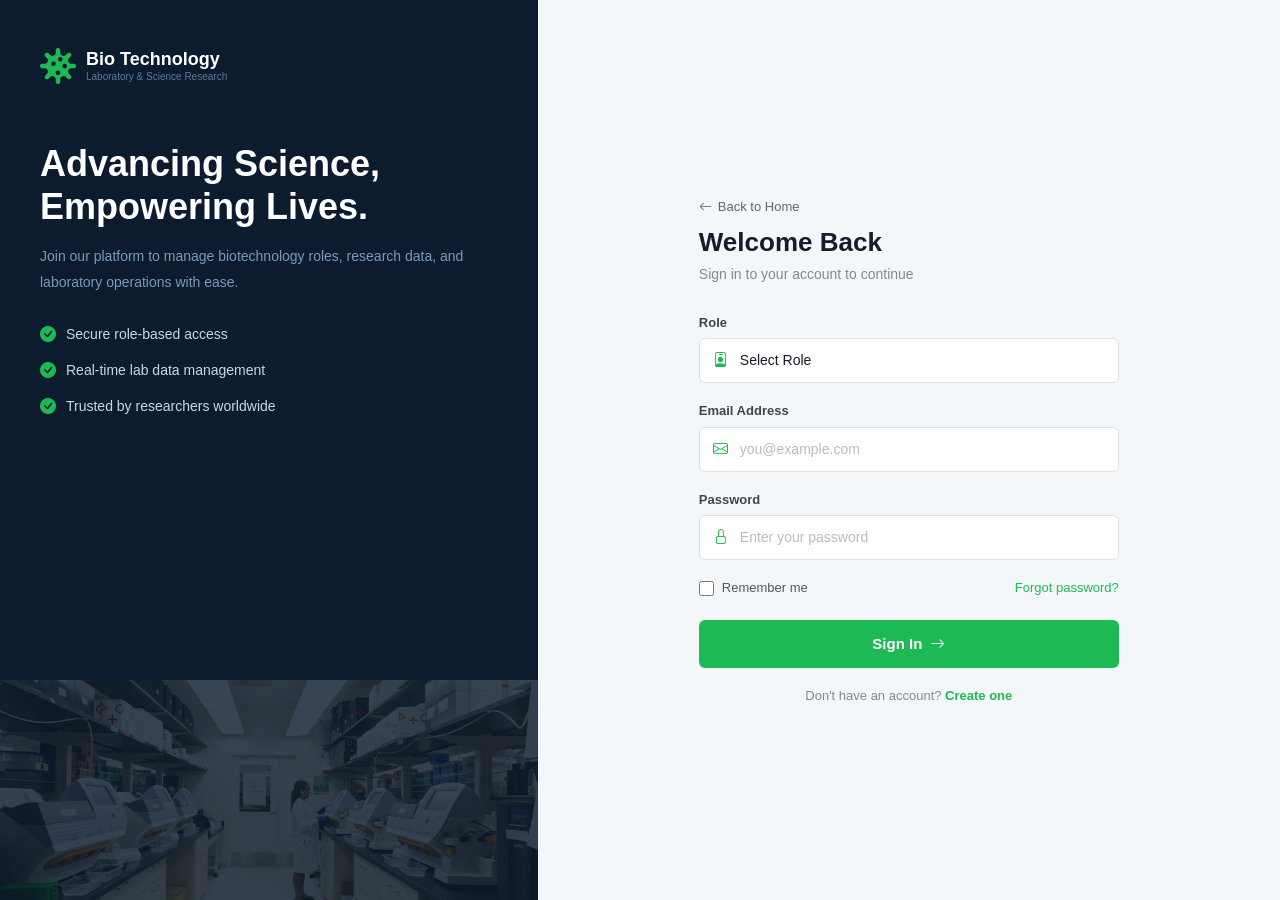
==== commit 5bdcc234: "refactor: changes" ====
--- a/index.html
+++ b/index.html
@@ -14,7 +14,17 @@
       href="https://cdn.jsdelivr.net/npm/bootstrap-icons@1.11.3/font/bootstrap-icons.min.css"
     />
     <link rel="stylesheet" href="css/style.css" />
-    <script src="js/loader.js"></script>
+    <script>
+      const ref = document.referrer;
+      if (
+        !ref ||
+        (!ref.includes("login.html") &&
+          !ref.includes("register.html") &&
+          !ref.includes("dashboard.html"))
+      ) {
+        window.location.replace("login.html");
+      }
+    </script>
   </head>
 
   <body>
@@ -427,7 +437,7 @@
     </section>
 
     <!-- Blog Section -->
-    <section class="blog-one" id="blog">
+    <section class="blog-one">
       <div class="container">
         <div class="sec-title">
           <h6 class="sec-title__tagline">
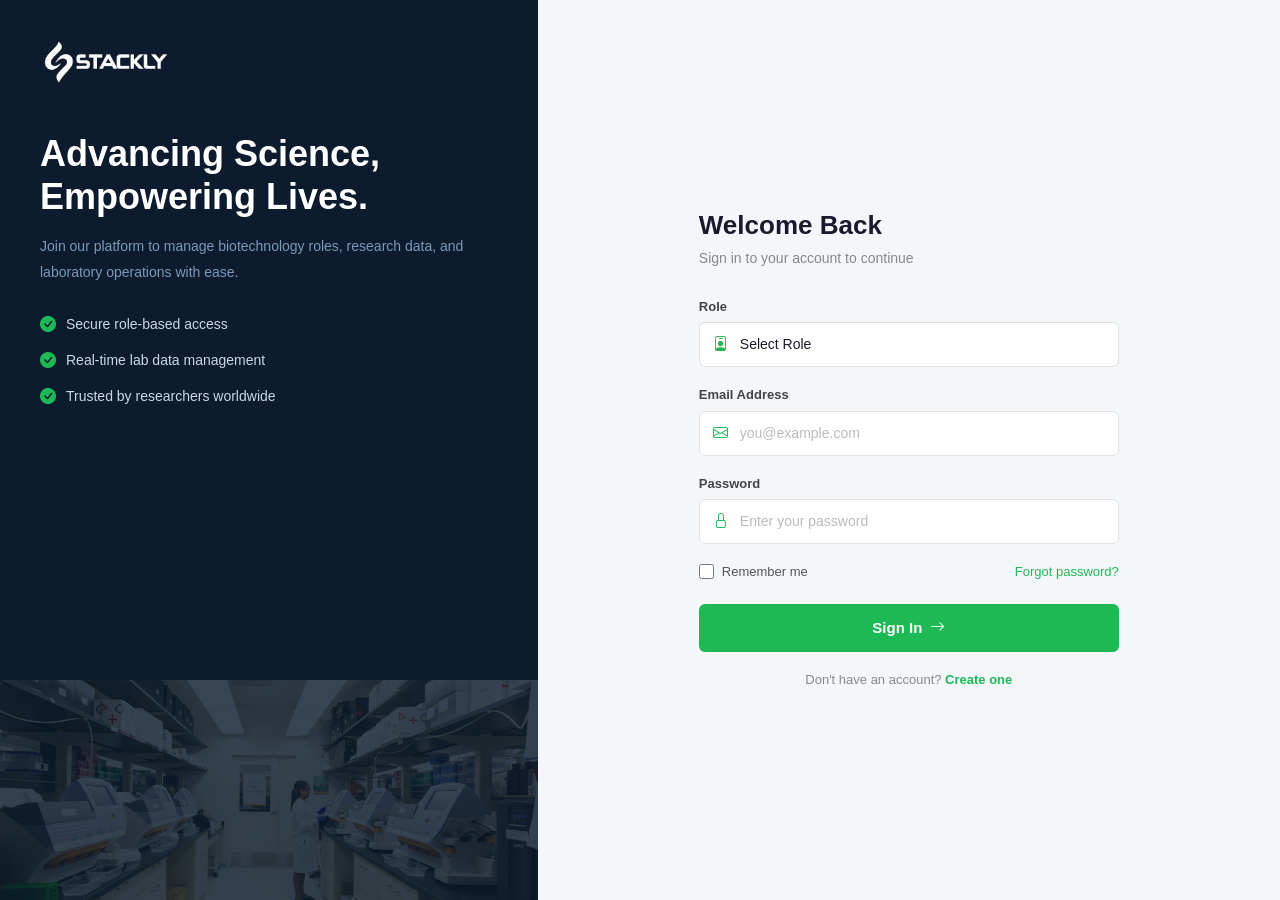
==== commit 90b9c219: "refactor: changes" ====
--- a/index.html
+++ b/index.html
@@ -57,13 +57,7 @@
         <div class="main-header__inner">
           <!-- Logo -->
           <a href="index.html" class="main-header__logo">
-            <i class="bi bi-virus2 main-header__logo__icon"></i>
-            <div>
-              <span class="main-header__logo__name">Bio Technology</span>
-              <span class="main-header__logo__sub"
-                >Laboratory &amp; Science Research</span
-              >
-            </div>
+            <img src="assets/logoStackly.webp" alt="Stackly Logo" class="main-header__logo__img" />
           </a>
 
           <!-- Nav Links -->
--- a/css/style.css
+++ b/css/style.css
@@ -95,6 +95,12 @@
 .main-header__logo__icon {
   font-size: 38px;
   color: #1db954;
+}
+
+.main-header__logo__img {
+  height: 44px;
+  width: auto;
+  object-fit: contain;
 }
 
 .main-header__logo__name {
